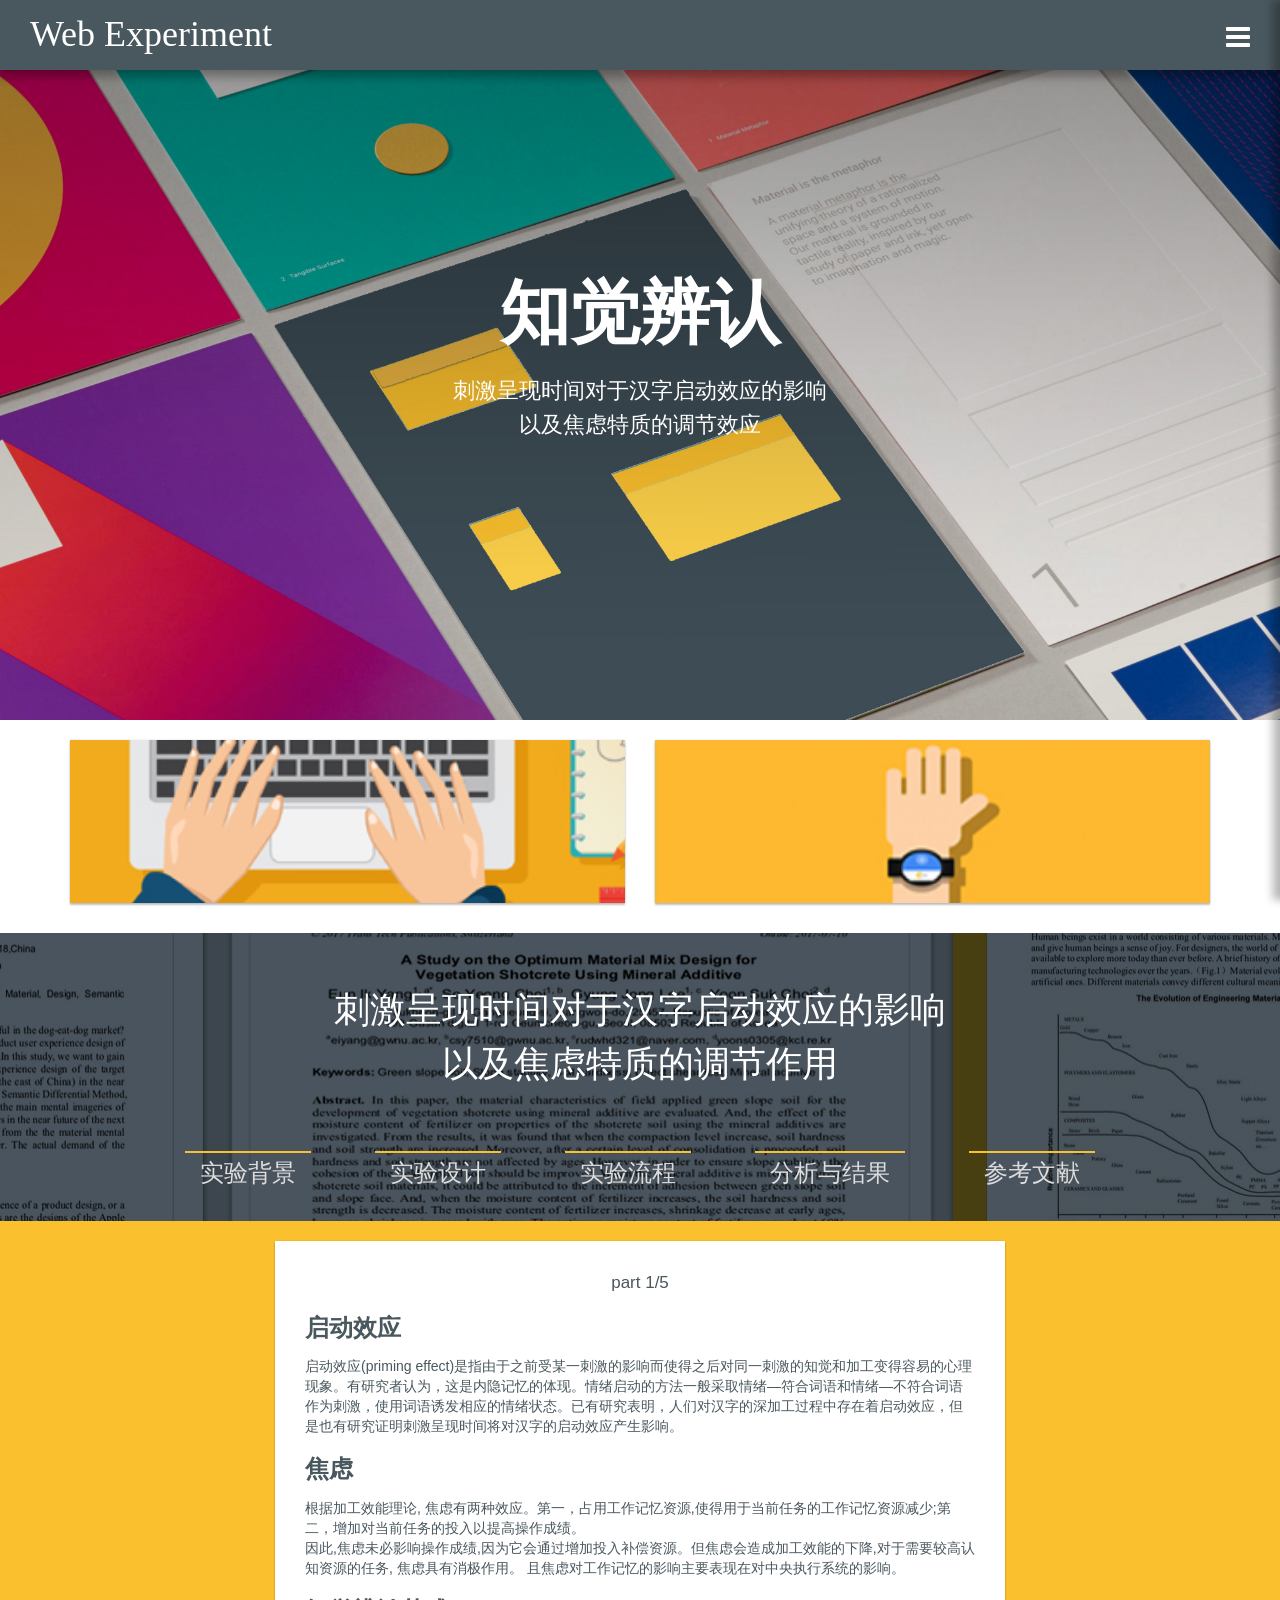
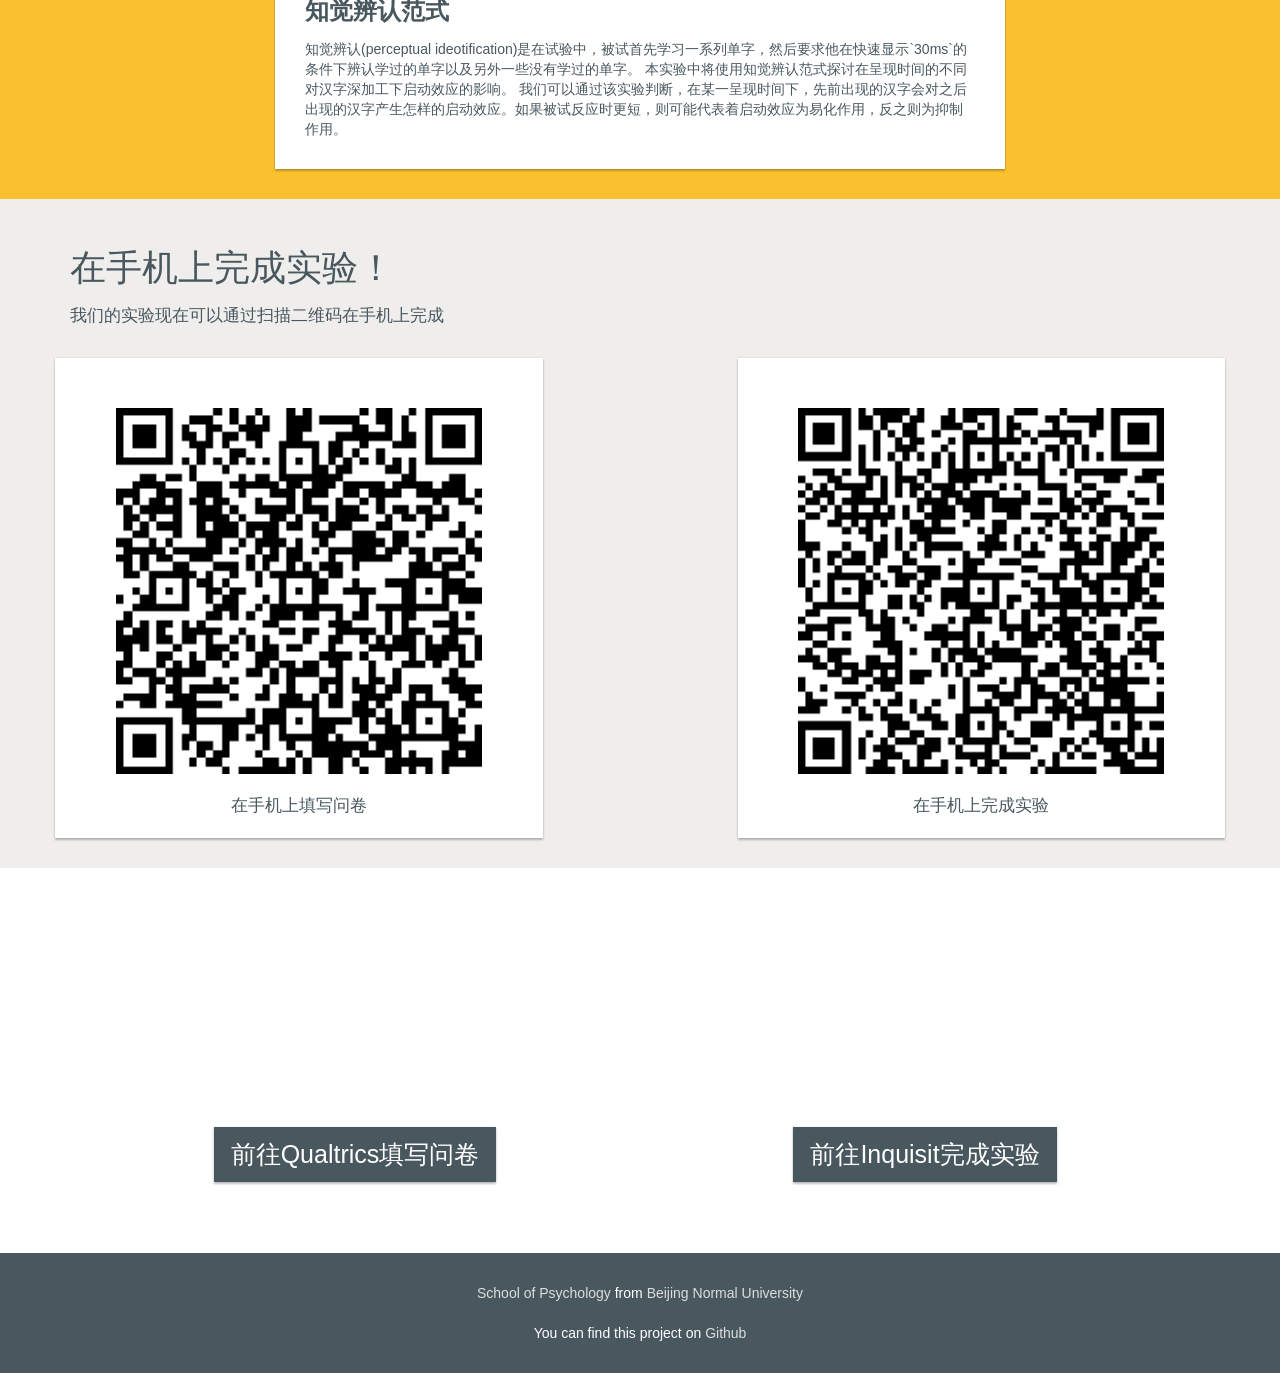
==== G238-1/知觉辨认/知觉辨认.html @ 014b6be3 "Rename index1.2.html to 知觉辨认.html" ====
<!DOCTYPE html>
<!--[if IE 7 ]><html class="ie ie7 lte9 lte8 lte7" lang="en-US"><![endif]-->
<!--[if IE 8]><html class="ie ie8 lte9 lte8" lang="en-US">	<![endif]-->
<!--[if IE 9]><html class="ie ie9 lte9" lang="en-US"><![endif]-->
<!--[if (gt IE 9)|!(IE)]><!-->
<html class="noIE" lang="en-US">
<!--<![endif]-->
	<head>
		<title>知觉辨认实验</title>

		<!-- meta -->
		<meta http-equiv="X-UA-Compatible" content="IE=edge">
		<meta http-equiv="Content-Type" content="text/html; charset=UTF-8"/>
		<meta name="viewport" content="width=device-width, initial-scale = 1.0, maximum-scale=1.0, user-scalable=no"/>

		<!-- css -->
		<link rel="stylesheet" href="assets/css/bootstrap.min.css">
		<link rel="stylesheet" href="assets/css/font-awesome.min.css">
		<link rel="stylesheet" href="assets/css/style.css" media="screen"/>
		<link rel="stylesheet" href="assets/css/fontSY.css">

		<!-- HTML5 shim and Respond.js IE8 support of HTML5 elements and media queries -->
		<!--[if lt IE 9]>
			<script src="assets/js/html5shiv.js"></script>
			<script src="assets/js/respond.js"></script>
		<![endif]-->

		<!--[if IE 8]>
	    	<script src="assets/js/selectivizr.js"></script>
	    <![endif]-->
	</head>

	<body>
		<div id="drawer-right">
			<div class="cross text-right">
				<a class="toggleDrawer" href="#"><i class="fa fa-times-circle fa-2x"></i></a>
			</div>
			<h2>为您导航</h2>
			<nav>
				<ul class="nav nav-pills nav-stacked">
					<li>
						<a href="#wrapper"><i class="fa fa-home"></i> 回到顶部</a>
					</li>
					<li>
						<a href="#services"><i class="fa fa-tasks"></i> 研究的详细信息</a>
					</li>
					<li>
						<a href="#blog"><i class="fa fa-qrcode"></i> 扫描二维码</a>
					</li>
					<li>
						<a href="#parallax"><i class="fa fa-keyboard-o"></i> 进入实验</a>
					</li>
					<li>
						<a href="#testimonials"><i class="fa fa-github-square"></i> 跳转到底部</a>
					</li>
				</ul>
			</nav>

		</div><!-- #drawer-right -->

		<div id="wrapper">

			<div id="header" class="content-block header-wrapper">
				<div class="header-wrapper-inner">
					<section class="top clearfix solid">
						<div class="pull-left">
							<h1><a class="logo" href="index.html">Web Experiment</a></h1>
						</div>
						<div class="pull-right">
							<a class="toggleDrawer" href="#"><i class="fa fa-bars fa-2x"></i></a>
						</div>
					</section>
					<section class="center">
						<div class="slogan">
							知觉辨认
						</div>
						<div class="secondary-slogan">
							刺激呈现时间对于汉字启动效应的影响
							<br />
							以及焦虑特质的调节效应
						</div>
					</section>
				</div>
			</div><!-- header -->


			<div class="content-block">
				<div class="container">
					<section class="block-body">
						<div class="row">
							<div class="col-sm-6">
								<a href="#parallax" class="recent-work" style="background-image:url(assets/images/startexp.jpg)">
									<span class="btn btn-o-white" style="font-size:20px">开始实验</span>
								</a>
							</div>
						<!--div class="col-sm-2">
						</div-->
							<div class="col-sm-6">
								<a href="#services" class="recent-work" style="background-image:url(assets/images/knowmore.jpg)">
									<span class="btn btn-o-white" style="font-size:20px">了解更多</span>
								</a>
							</div>
						</div>
					</section>
				</div>
			</div><!-- #portfolio -->

			<div class="content-block parallax" id="services" style="padding-bottom: 0">
				<div class="container text-center">
					<div class="col-xs12">
						<h1 align="center" style="line-height:1.5em">
							刺激呈现时间对于汉字启动效应的影响
							<br />
							以及焦虑特质的调节作用
						</h1>

							<p class="suofang"></p>
						<div class="portfolio-filter">
							<ul class="text-center" style="padding-left: 40px;padding-right: 40px;">
							  <li id="yi"><a href="javascript:void(0)" class="filter">实验背景</a></li>
								<li id="er"><a href="javascript:void(0)" class="filter">实验设计</a></li>
								<li id="san"><a href="javascript:void(0)" class="filter">实验流程</a></li>
								<li id="si"><a href="javascript:void(0)" class="filter">分析与结果</a></li>
								<li id="wu"><a href="javascript:void(0)" class="filter">参考文献</a></li>
							</ul>
						</div>

					</div>
				</div>
			</div>
			<div class="content-block" style="background-color:#FBC02D">
				<div class="container xiakongbai30">
					<section class="block-body">
							<div class="col-md-8 col-md-offset-2">
								<div class="shadowfordiv" style="overflow-x: hidden;position:relative;width: 100%;">
								<div style="position:relative;width :500%;">
									<div id="zzz" class="paiqilai" style="width:0"></div>
									<div id="n1" class="paiqilai wenbenkuang" style="width:20%">
									<p style="text-align:center;margin:0px;font-weight:500">
										part 1/5
									</p>	</br>
										<h3 style="font-weight:800">启动效应</h3>
										启动效应(priming effect)是指由于之前受某一刺激的影响而使得之后对同一刺激的知觉和加工变得容易的心理现象。有研究者认为，这是内隐记忆的体现。情绪启动的方法一般采取情绪—符合词语和情绪—不符合词语作为刺激，使用词语诱发相应的情绪状态。已有研究表明，人们对汉字的深加工过程中存在着启动效应，但是也有研究证明刺激呈现时间将对汉字的启动效应产生影响。
										</br></br>
										<h3 style="font-weight:800">焦虑</h3>
										根据加工效能理论, 焦虑有两种效应。第一，占用工作记忆资源,使得用于当前任务的工作记忆资源减少;第二，增加对当前任务的投入以提高操作成绩。
										</br>因此,焦虑未必影响操作成绩,因为它会通过增加投入补偿资源。但焦虑会造成加工效能的下降,对于需要较高认知资源的任务, 焦虑具有消极作用。 且焦虑对工作记忆的影响主要表现在对中央执行系统的影响。
										</br></br>
										<h3 style="font-weight:800">知觉辨认范式</h3>
										知觉辨认(perceptual ideotification)是在试验中，被试首先学习一系列单字，然后要求他在快速显示`30ms`的条件下辨认学过的单字以及另外一些没有学过的单字。
										本实验中将使用知觉辨认范式探讨在呈现时间的不同对汉字深加工下启动效应的影响。
										我们可以通过该实验判断，在某一呈现时间下，先前出现的汉字会对之后出现的汉字产生怎样的启动效应。如果被试反应时更短，则可能代表着启动效应为易化作用，反之则为抑制作用。
									</div>
									<div  id="n2" class="paiqilai wenbenkuang" style="width:20%">
									<p style="text-align:center;margin:0px;font-weight:500">
										part 2/5
									</p></br>
										<h3 style="font-weight:800">实验目的</h3>
										本实验旨在使用知觉辨认范式测量不同呈现时间对汉字深加工下启动效应的影响，同时探究焦虑在时间和启动方向之间的调节作用。</br></br>
										<h3 style="font-weight:800">变量</h3>
										自变量：时间，焦虑程度
										</br>因变量：击中率和虚惊率以及反应时
										</br></br><h3 style="font-weight:800">被试</h3>
										30个女性和30个男性，均为大学学生，平均年 龄22岁。将其随机分为A，B，C三组，每组包括10名 男生和10名女生。
										</br></br><h3 style="font-weight:800">实验材料</h3>
										本实验以汉字为材料。汉字随机采自《现代汉语常用字表》。选取五划字和六划字各50个，在五划字中，一半是目标字，一半是非目标字，对于六划字也同样。

									</div>
									<div  id="n3" class="paiqilai wenbenkuang" style="width:20%">
									<p style="text-align:center;margin:0px;font-weight:500">
										part 3/5
									</p></br>
										<h3 style="font-weight:800">实验一</h3>
										以成对的方式呈现随机相同笔画的目标字和非目标字，目标字一半在左，一半在右，排除空间位置误差。对三组被试分别进行呈现时间为250ms，500ms，750ms的学习过程。
										</br>1. 阅读指导语，明确接下来的任务
										</br>2. 同时出现目标字和非目标字
										</br>3. 空屏250ms
										</br>指导语：接下来，屏幕中央会呈现两个汉字，其中一个汉字下面标有“*”的目标字，你要尽力记住所有目标字，每一组汉字呈现之间，有短暂的停顿时间。
										</br></br><h3 style="font-weight:800">实验二</h3>
										分别对三组被试进行焦虑特质前测，随后进行判断任务测试。屏幕中央，会随机呈现实验一中的50对汉字中，随机选取50个字目标字与非目标字各一半，呈现方式为快速呈现30ms。要求被试判断该字是否为目标字，要求被试快而准确地判断。记录下反应时和正确与否。
										</br>1. 阅读指导语，明确接下来的任务
										</br>2. 随机出现目标字和非目标字
										</br>3. 按键判断是否为目标字
										</br>4. 空屏250ms
										</br>指导语：接下来，屏幕正中央会依次呈现单个汉字，你需要尽可能快而准确的判断这个字是目标字还是非目标字。如果是目标字，按下“F”键，如果不是，按下“J”键。每一个汉字呈现之间，有短暂的休息时间。

									</div>
									<div  id="n4" class="paiqilai wenbenkuang" style="width:20%;vertical-align:middle">
									<p style="text-align:center;margin:0px;font-weight:500">
										part 4/5
									</p></br>
										<h3 style="font-weight:800">数据处理</h3>
										</br>整理实验数据，并导入统计软件中准备进行下一步处理
										</br></br>比较在每种实验条件下，反应结果的击中率和虚惊率，以及对于目标字和非目标字的平均反应时
										</br></br></br><h3 style="font-weight:800">预期结果</h3>
										</br>如果反应结果击中率显著高于虚惊率，并且对目标字的反应时显著低于非目标字，则该呈现时间条件下，启动效应为易化作用；
										</br></br>如果反应结果击中率显著低于虚惊率，并且对目标字的反应时显著高于非目标字，则该呈现时间条件下，启动效应为抑制作用；
										</br></br>如果产生其他作用，即可认为该呈现时间条件下，启动效应不明显。

									</div>
									<div  id="n5" class="paiqilai wenbenkuang" style="width:20%">
										<p style="text-align:center;margin:0px;font-weight:500">
											part 5/5
										</p></br >
										<h3 style="font-weight:800">参考文献</h3>
									</br>Bargh, J. A., & Chartrand, T. L. (2000). The mind in the middle: A practical guide to priming and automaticity research. H.reis & C.judd Handbook of, 253-285.
									</br></br>Hippel, W. V., Hawkins, C., & Narayan, S. (2010). Personality and perceptual expertise: individual differences in perceptual identification. Psychological Science, 5(6), 401-406.
									</br></br>Kelley, C. M., Jacoby, L. L., & Hollingshead, A. (1989). Direct versus indirect tests of memory for source: judgments of modality. Journal of Experimental Psychology Learning Memory & Cognition, 15(6), 1101.
									</br></br>蔡厚德. (2005). 刺激的知觉辨认难度与大脑两半球间的分布式加工. 心理学报, 37(1), 14-18.
									</br></br>杨治良, & 叶阁蔚. (1995). 汉字内隐记忆的实验研究(Ⅱ):任务分离和反应倾向. 心理学报, 27(1), 1-8.
									</br></br>张厚粲, & 舒华. (1989). 汉字读音中的音似与形似启动效应. 心理学报, 21(3), 62-67.
									</br></br>孙国晓, & 张力为. (2013). 加工效能理论到注意控制理论:焦虑-运动表现的新诠释. 心理科学进展, 21(10), 1851-1864.
									</br>

									</div>

								</div>
							</div>
							</div>


					</section>
				</div>
			</div>

			<div class="content-block" id="blog" style="background-color:#efeeec">
				<div class="container">
					<header class="cleafix">
						<h1 align="left" class="shangkongbai50">在手机上完成实验！</h1>
						<p align="left">我们的实验现在可以通过扫描二维码在手机上完成</p>
					</header>
					<section class="block-body">
						<div class="row shangxiakongbai30">
							<div class="col-sm-5 blog-post">
								<div style="text-align:center">
									<img src="assets/images/qrcode_qua.png">
								</div>

								<p align="center">在手机上填写问卷</p>
							</div>

						<div class="col-sm-2">
						</div>

							<div class="col-sm-5 blog-post">
								<div style="text-align:center">
								<img src="assets/images/qrcode_inq.png" style="">
							</div>
								<p align="center">在手机上完成实验</p>
							</div>
						</div>
					</section>
				</div>
			</div>

			<div class="content-block parallax" id="parallax">
				<div class="container text-center">
					<h1>如果你已经了解有关信息，就可以进入实验了</h1>
					<div class="col-sm-6">
						<p>
							如果你还未填写问卷，请务必先填写Qualtrics问卷后再进行Inquisit实验，如果你已经填写了问卷，请直接前往Inquisit完成实验
						</p>
					</div>
					<div class="row"></div>

					<div class="col-sm-6">
					<div id="buttontext">
						<a href="https://bnupsych.asia.qualtrics.com/jfe/form/SV_5vcdq98Vh1hlwJT" target="_blank" class="btn btn-o btn-lg" style="font-size:25px;">前往Qualtrics填写问卷</a>
					</div>
					</div>

					<div class="col-sm-6">
					<div id="buttontext">
						<a href="http://research.millisecond.com/weicong1203/perceptual_identification.web" target="_blank" class="btn btn-o btn-lg" style="font-size:25px;">前往Inquisit完成实验</a>
					</div>
					</div>
				</div>
			</div>

			<div class="content-block" id="footer">
				<div class="container shangxiakongbai30">
					<div class="row">
						<div class="col-xs-12 text-center"><a href="http://psych.bnu.edu.cn/tabid/19/default.aspx" title="心理学部" target="_blank">School of Psychology</a> from <a href="http://www.bnu.edu.cn/" target="_blank" title="北京师范大学">Beijing Normal University</a>
					</div>
				</div>
				<div class="row">
				</br>
					<div class="col-xs-12 text-center">You can find this project on <a href="https://github.com/dzy199806/G238-1" title="Github" target="_blank">Github</a>
					</div>
				</div>
			</div><!-- #footer -->


		</div><!--/#wrapper-->




		<script src="assets/js/jquery-2.1.3.min.js"></script>
		<script src="assets/js/jquery-migrate-1.2.1.min.js"></script>
		<script src="assets/js/bootstrap.min.js"></script>
		<script src="assets/js/jquery.actual.min.js"></script>
		<script src="assets/js/jquery.scrollTo.min.js"></script>
		<script src="assets/js/script.js"></script>
		<script src="assets/js/weishenmeyaozijixie.js"></script>

	</body>
</html>
---- G238-1/知觉辨认/assets/css/style.css ----
/**
* Table of Contents:
*
* 01.0 - Global
* 02.0 - Header
* 03.0 - Drawer with menu
* 04.0 - Parallax styles
* 05.0 - Recent works
* 06.0 - Services
* 07.0 - Blog
* 08.0 - Testimonials
* 09.0 - Contact
* 10.0 - Footer
* 11.0 - Responsive styles
* -----------------------------------------------------------------------------
*/
.wenbenkuang{
	font-size: 14px;
	color: #49575e;
	font-weight: 300;
	background-color: #fff;
	padding: 30px;

}
.paiqilai{
	float:left;
	display: block;
}
.shadowfordiv{
background-color: white;
box-shadow: 0px 0px 2px 0px rgba(0,0,0,0.12), 0px 2px 2px 0px rgba(0,0,0,0.24);


}

/**wai bu ban yun */

.nav-arrows span {
	position: absolute;
	z-index: 2000;
	left: 48.5%;
	width: 50px;
	height: 50px;
	border: 8px solid #ddd;
	border: 8px solid rgba(256,256,256,0.3);
	text-indent: -999999px;
	margin-top: -50px;
	border-left: none;
	border-top: none;
	cursor: pointer;

	-webkit-transform: rotate(45deg);
	-moz-transform: rotate(45deg);
	-o-transform: rotate(45deg);
	-ms-transform: rotate(45deg);
	transform: rotate(45deg);
}

.nav-arrows span:hover {
	border-color: rgba(256,256,256,0.9);
}

/* /////////////////////////////////////////////////////////////////////
//  01 - Global
/////////////////////////////////////////////////////////////////////*/

* {outline: none !important;}

::selection {
	background-color: #49575e;
	color: #fff;
}

html {
	-webkit-font-smoothing: antialiased;
	text-rendering: optimizeLegibility;
	-webkit-text-size-adjust: none;
	-ms-text-size-adjust: none;
	overflow-y: scroll;
}

body {
	color: #49575e;
	background: #ffffff;
}

p {
	font-size: 17px;
	margin: 0 0 20px 0;	}

img {max-width: 100%;}

a {
	text-decoration: none;
	outline: none;
}

a{
	color: #ddd;
	-o-transition: all .4s;
	-ms-transition: all .4s;
	-moz-transition: all .4s;
	-webkit-transition: all .4s;
	transition: all .4s;
}




h1, h2, h3, h4, h5, h6{
	margin: 0 0 15px 0;
	color: #49575e;
	font-family: 'Alegreya Sans';
}

.btn{border-radius: 0;}
.btn-o {
	background: #49575e;
	color: white;
		box-shadow: 0px 0px 2px 0px rgba(0,0,0,0.12), 0px 2px 2px 0px rgba(0,0,0,0.24);
}
.btn-o:hover {
    background: #49575e;
    color: white;
		box-shadow:0px 0px 8px 0px rgba(0,0,0,0.12),0px 8px 8px 0px rgba(0,0,0,0.24);
}
.btn.btn-o-white {
    border: 1px solid white;
    color: white;
    background: transparent;
}
.btn.btn-o-white:hover {
    background: white;
    color: #49575e;
}
.copyrights{
	text-indent:-9999px;
	height:0;
	line-height:0;
	font-size:0;
	overflow:hidden;
}
.suofang{
	width:80%;
	margin: 0 auto;
}
.shangkongbai70{
	margin-top: 70px;
}
.shangkongbai50{
	margin-top: 50px;
}
.shangxiakongbai30{
	margin-top: 30px;
	margin-bottom: 30px;
}
.shangxiakongbai70{
	margin-top: 70px;
	margin-bottom: 70px;
}
.xiakongbai30{
	margin-bottom: 30px;
}

	/*////////////////////////////////////////////////////////////////////////
//  02 - Header
///////////////////////////////////////////////////////////////////////*/

#header {
	position: relative;
	padding: 0 !important;
}

#header.header-wrapper {
	background: url(../images/header-bg2.jpg) no-repeat center center;
	background-size: cover;
	display: table;
	height: 80vh;
	width: 100%;
	position: relative;
	z-index: 1;
	overflow-x: hidden;
}

@media screen and (max-width: 767px) and (orientation: landscape) {
    #header.header-wrapper {
		height: auto;
		min-height: 100vh;
		padding: 0px;
	}
}

#header.header-wrapper .header-wrapper-inner {
    display: table-cell;
    text-align: center;
    vertical-align: middle;
}

#header .top {
	position:fixed;
	top:0;
	width: 100%;
	padding: 30px;
	height: auto;
	z-index: 500;
	-o-transition: all .5s;
	-ms-transition: all .5s;
	-moz-transition: all .5s;
	-webkit-transition: all .5s;
	transition: all .5s;
}

#header .top.solid {
    background: #49575E;
    padding-top: 15px;
    padding-bottom: 15px;
		box-shadow: 0 0 8px rgba(0,0,0,0.12), 0 8px 8px rgba(0,0,0,0.24);
}

#header .top h1{
	margin-bottom: 0;
}
#header .top.solid .toggleDrawer i {
    padding-top: 8px;
}

#header .logo, #header .toggleDrawer{
	font-family: 'Alegreya SC';
	color: white;
}

#header .slogan{
	font-size: 5em;
	font-weight: 800;
	margin-bottom: 25px;
	line-height: 1em;
	font-family: 'Nixie One';
	color: white;
}

#header .secondary-slogan{
	font-size: 1.6em;
	color: white;
	line-height: 1.5em;
	font-family: 'Alegreya SC';
}

#header .bottom {
    bottom: 10%;
	display: block;
	position: absolute;
	width: 100%;
	z-index: 3;
}
#header .bottom a img {
    width: 50px;
}
#header .bottom a {
    opacity: 0.7;
}
#header .bottom a:hover {
    opacity: 1;
}


/*////////////////////////////////////////////////////////////////////////
//  03 - Drawer with menu
///////////////////////////////////////////////////////////////////////*/

#drawer-right {
    position: fixed;
    right: 0;
    top: 0;
    bottom: 0;
    margin-right: -300px;
    background: #49575e;
    width: 300px;
    padding: 20px;
    z-index: 999;
		box-shadow: 0 0 8px rgba(0,0,0,0.12), -8px 0 8px rgba(0,0,0,0.24);
}

#drawer-right h1, #drawer-right h2{color: white;}

#drawer-right .nav-pills>li>a {
	font-size: 18px;
	border-radius: 0;
}

#drawer-right .social{margin-top: 30px}
#drawer-right .social ul {
    list-style: none;
    padding-left: 20px;
}
#drawer-right .social ul > li {
    display: inline-block;
}
#drawer-right .social ul > li > a:hover{
	color: white;
}

#buttontext {
    height: 100px;
    line-height: 100px;}


/*////////////////////////////////////////////////////////////////////////
//  04 - Parallax styles
///////////////////////////////////////////////////////////////////////*/

.content-block{
	background:transparent no-repeat center center fixed;
	-webkit-background-size:100%;
	-moz-background-size:100%;
	-o-background-size:100%;
	background-size:100%;
	background-size:cover;
	-webkit-background-size:cover;
	-moz-background-size:cover;
	-o-background-size:cover;
	overflow:hidden;
}
.parallax{
	padding: 50px 0;
}

.block-body {
	margin-top: 20px;
}

#services {
	background-image: url(../images/paper.jpg);
	color: white;
}
#parallax {
	background-image: url(../images/yellow_bgimg2.jpg);
	color: white;
}
#contact {
	background-image: url(../images/newsletter-bg.png);
	color: white;
	background-color: #405162;
}
#parallax h1{
	margin-bottom: 30px;
	margin-top: 30px;
	color: white;
	text-align: left;
}
#parallax p{
text-align: left;
margin-top: 17px
}




/*////////////////////////////////////////////////////////////////////////
//  05 - Recent works
///////////////////////////////////////////////////////////////////////*/

.recent-work {
    width: 100%;
    background: #ffffff;
    display: table;
    text-align: center;
    vertical-align: middle;
    padding-top: 12.5%;
		padding-bottom: 12.5%;
    background-size: 100%;
    background-repeat: no-repeat;
    background-position: center;
    position: relative;
    margin-bottom: 30px;
		box-shadow: 0px 0px 2px 0px rgba(0,0,0,0.12), 0px 2px 2px 0px rgba(0,0,0,0.24);
}

.recent-work span{
	margin-top: -18px;
	opacity: 0;
	position: relative;
	z-index: 1;
}
.recent-work:before {
    background: rgba(2, 56, 58, 0.7);
    height: 100%;
    width: 100%;
    position: absolute;
    left: 0;
    top: 0;
    content: '';
    opacity: 0;
    -o-transition: all .2s;
	-ms-transition: all .2s;
	-moz-transition: all .2s;
	-webkit-transition: all .2s;
	transition: all .2s;
}
.recent-work:hover {
    background-size: 200%;
    background-position: center;
		box-shadow:0px 0px 8px 0px rgba(0,0,0,0.12),0px 8px 8px 0px rgba(0,0,0,0.24)
}
.recent-work:hover:before, .recent-work:hover span {
    opacity: 1;
}





/*////////////////////////////////////////////////////////////////////////
//  06 - Services
///////////////////////////////////////////////////////////////////////*/

#services h1, #services h2{
	color: white;
}
.service i {
    font-size: 60px;
}
.service {
    padding: 0 25px;
}




/*////////////////////////////////////////////////////////////////////////
//  07 - Blog
///////////////////////////////////////////////////////////////////////*/


#blog .blog-post img {
		width: 75%;
    margin-bottom: 20px;
		margin-top: 50px;
}
#blog .date {
    margin-bottom: 15px;
    font-style: italic;
}


/*////////////////////////////////////////////////////////////////////////
//  08 - Testimonials
///////////////////////////////////////////////////////////////////////*/


#testimonials{
	text-align: center;
}
#testimonials .testimonial > img {
    border-radius: 100%;
    margin-bottom: 15px;
}
#testimonials .testimonial {
	padding: 25px;
}


/*////////////////////////////////////////////////////////////////////////
//  09 - Contact
///////////////////////////////////////////////////////////////////////*/


#contact{
	color: white;
}
#contact h1{color: white}

.form-control-white {
    background: transparent;
    color: white;
}

.form-control-white::-webkit-input-placeholder { /* WebKit browsers */
    color:    white;
}
.form-control-white:-moz-placeholder { /* Mozilla Firefox 4 to 18 */
    color:    white;
    opacity:  1;
}
.form-control-white::-moz-placeholder { /* Mozilla Firefox 19+ */
    color:    white;
    opacity:  1;
}
.form-control-white:-ms-input-placeholder { /* Internet Explorer 10+ */
    color:    white;
}


/*////////////////////////////////////////////////////////////////////////
//  10 - Footer
///////////////////////////////////////////////////////////////////////*/


#footer{ background: #49575e; color: white;}



/*////////////////////////////////////////////////////////////////////////
//  11 - Responsive styles
///////////////////////////////////////////////////////////////////////*/


@media (max-width: 767px){
	#header .slogan {
		font-size: 2.8em;
	}

	#header .secondary-slogan {
		font-size: 1.2em;
	}

	#header .bottom {
		bottom: 13%;
	}

	.blog-post {
		margin-bottom: 40px;
		box-shadow: 0px 0px 2px 0px rgba(0,0,0,0.12), 0px 2px 2px 0px rgba(0,0,0,0.24);

	}

	.recent-work {
		background-position: center;
	}

	.recent-work:before {
		opacity: 1;
	}

	.recent-work span {
		opacity: 1;
	}
}

.portfolio-filter {
    margin-top: 50px;
    margin-bottom: 15px;
}

.portfolio-filter ul li {
    display: inline;
}

.portfolio-filter ul li a {
	display: inline-block;
	font-size: 24px;
	margin: 10px 30px;
	padding: 5px 15px;
	position: relative;
}

.portfolio-filter ul li a::before {
	position: absolute;
	top: 0;
	left: 0;
	width: 100%;
	height: 2px;
	background: #FBC02D;
	content: '';

	-webkit-transition: top 0.3s;
	   -moz-transition: top 0.3s;
		 -o-transition: top 0.3s;
			transition: top 0.3s;
}

.portfolio-filter ul li a::after {
	position: absolute;
	top: 0;
	left: 0;
	width: 2px;
	height: 2px;
	background:#FBC02D;
	content: '';

	-webkit-transition: height 0.3s;
	   -moz-transition: height 0.3s;
		 -o-transition: height 0.3s;
			transition: height 0.3s;
}

.portfolio-filter ul li a:hover::before {
	top: 100%;
	opacity: 1;
}

.portfolio-filter ul li a:hover::after {
	height: 100%;
}

@media (max-width: 480px) {
	#drawer-right {
		padding: 10px 20px;
	}

	#drawer-right .nav-pills>li>a {
		font-size: 17px;
	}

	.nav-stacked>li+li {
		margin-top: 0;
	}

	.nav>li>a {
		padding: 8px 15px;
	}

	#drawer-right .social {
		margin-top: 5px;
	}

	#header {
		background-size: cover;
	}
}
---- G238-1/知觉辨认/assets/css/fontSY.css ----
@charset "UTF-8";

@font-face {
  font-family: "SourceHanSansCN-Regular";
  src: url("../fonts/SourceHanSansCN-Regular.woff2") format("woff2"),
       url("../fonts/SourceHanSansCN-Regular.woff") format("woff"),
       url("../fonts/SourceHanSansCN-Regular.ttf") format("truetype"),
       url("../fonts/SourceHanSansCN-Regular.eot") format("embedded-opentype"),
       url("../fonts/SourceHanSansCN-Regular.svg") format("svg");
  font-weight: normal;
  font-style: normal;
}
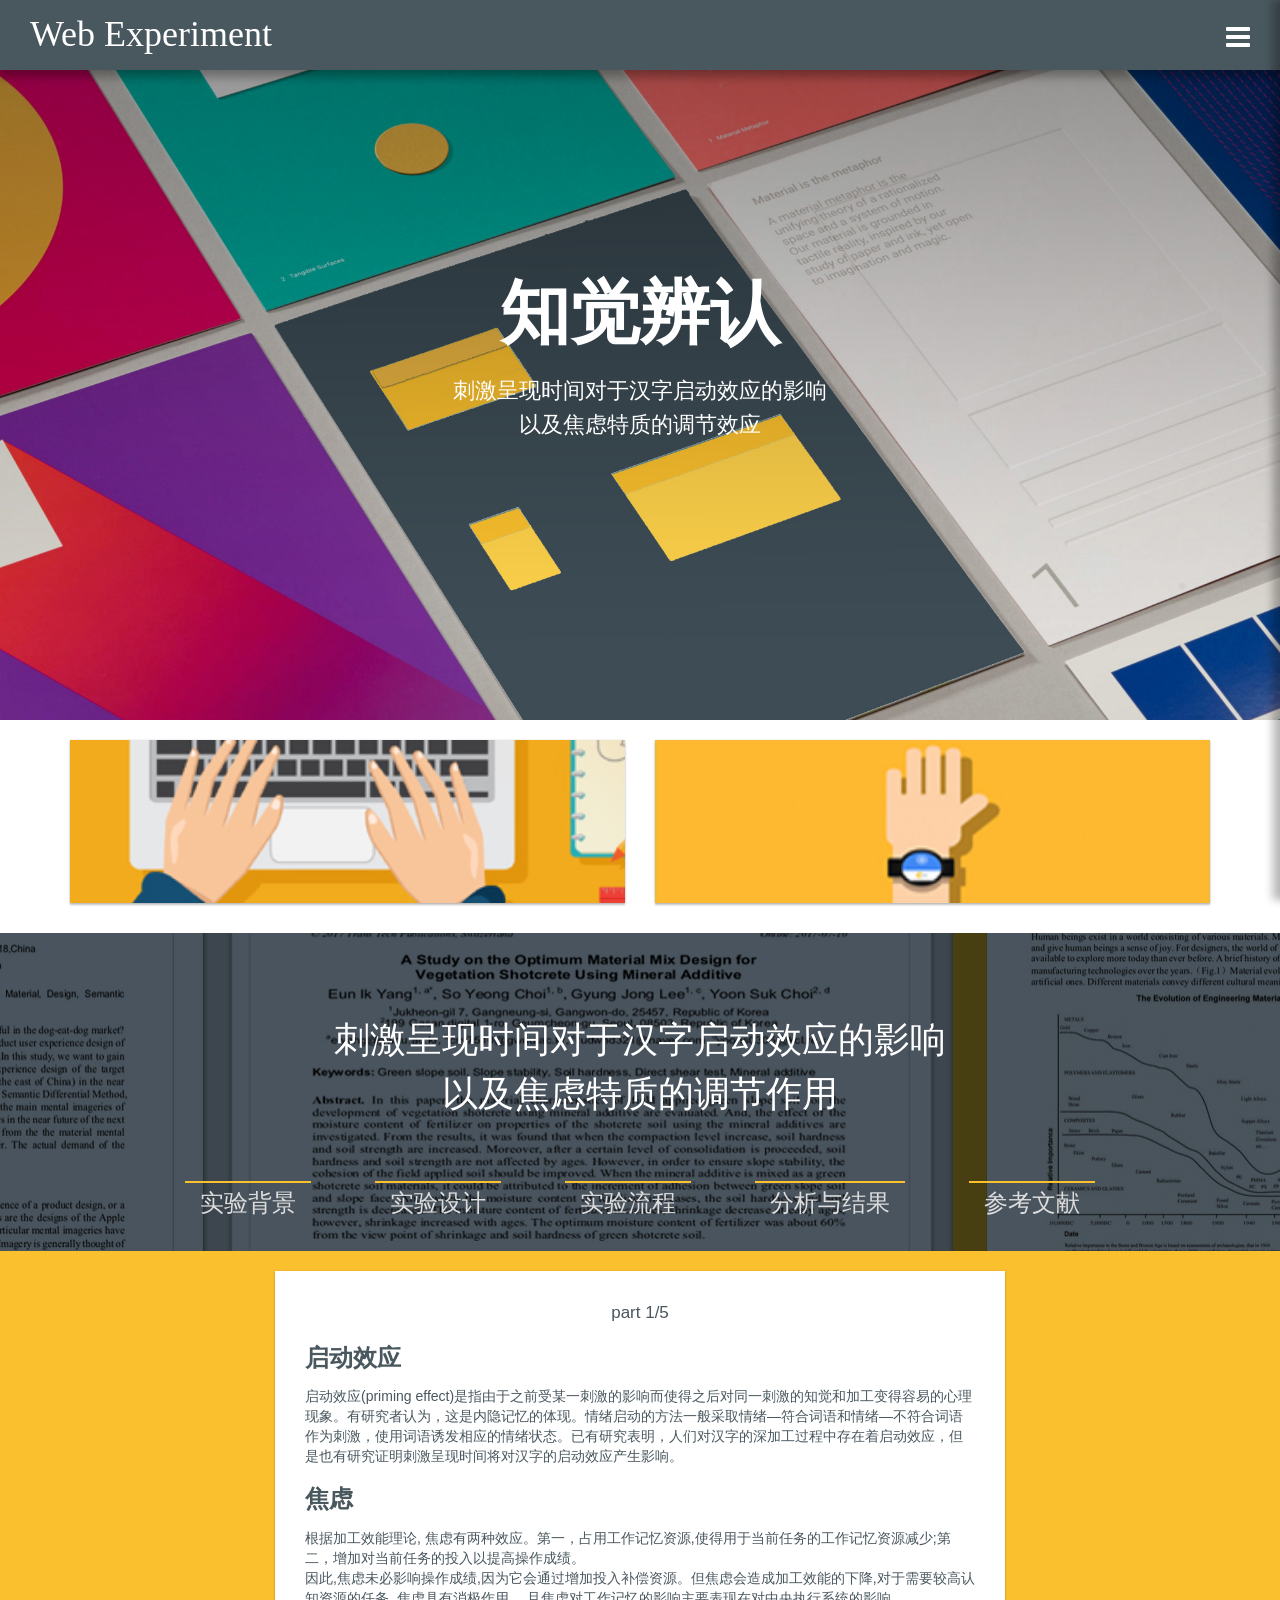
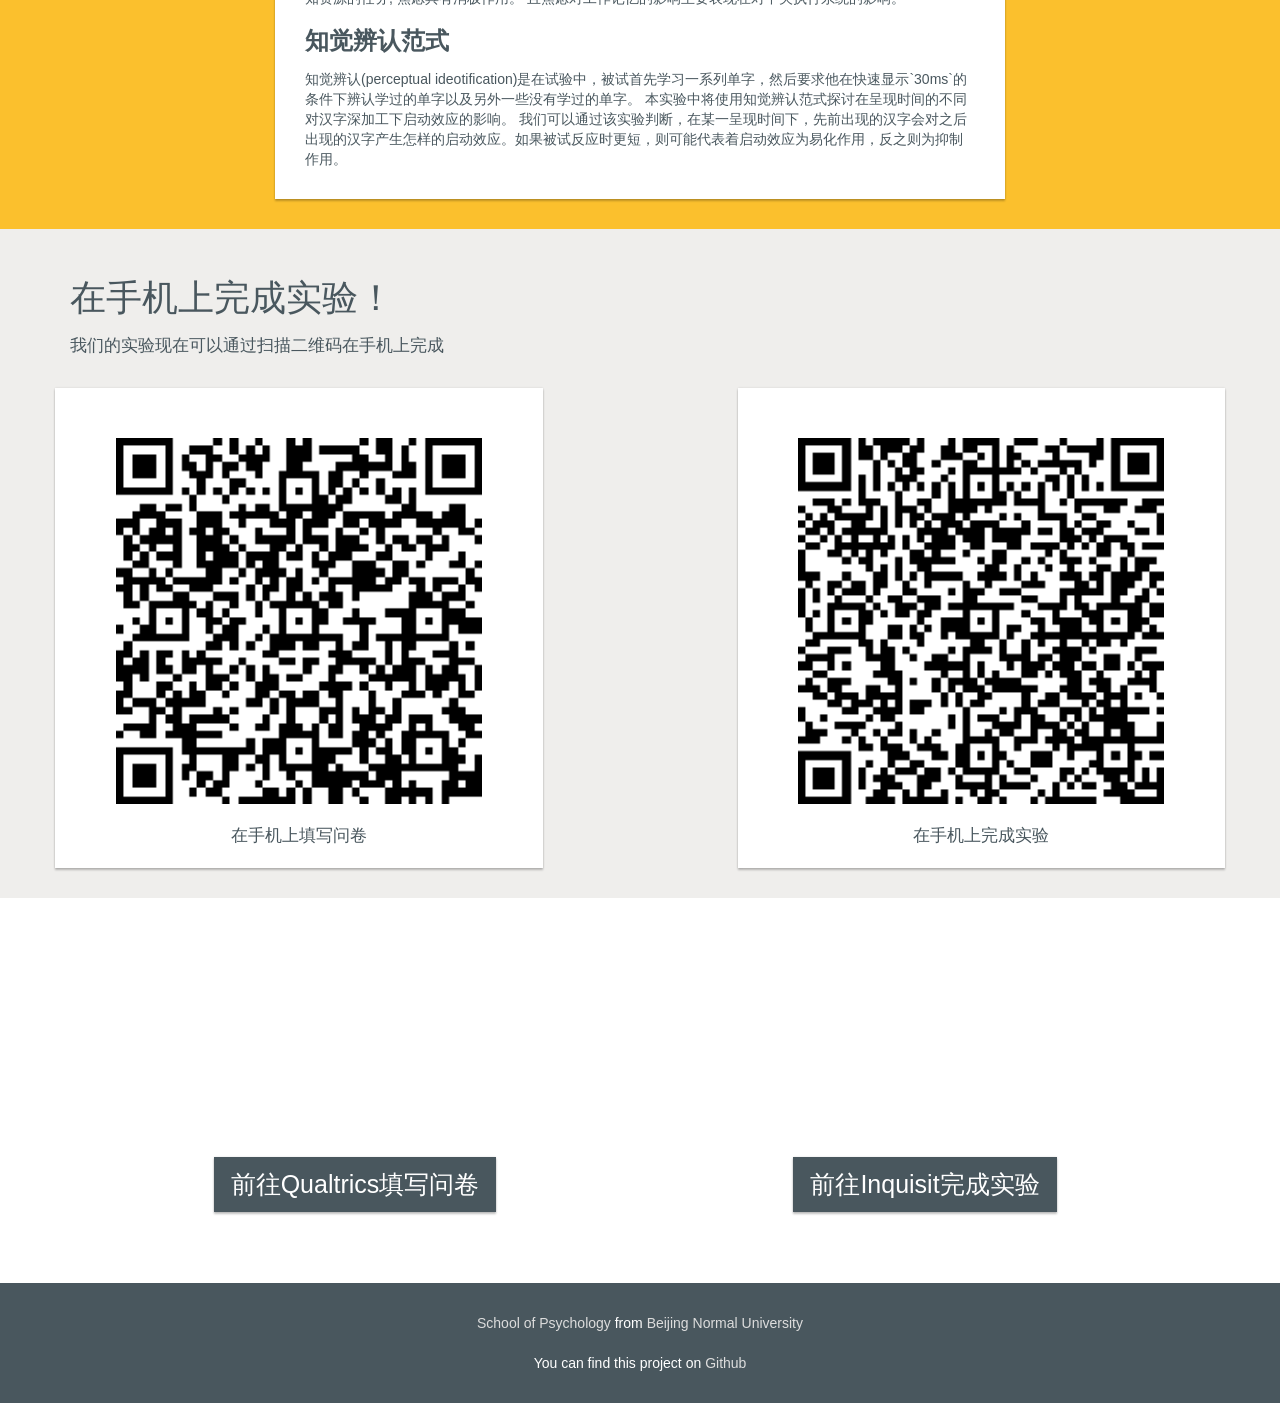
==== commit 370e7c84: "微调" ====
--- a/G238-1/知觉辨认/知觉辨认.html
+++ b/G238-1/知觉辨认/知觉辨认.html
@@ -106,7 +106,7 @@
 			</div><!-- #portfolio -->
 
 			<div class="content-block parallax" id="services" style="padding-bottom: 0">
-				<div class="container text-center">
+				<div class="container text-center shangkongbai30">
 					<div class="col-xs12">
 						<h1 align="center" style="line-height:1.5em">
 							刺激呈现时间对于汉字启动效应的影响
--- a/G238-1/知觉辨认/assets/css/style.css
+++ b/G238-1/知觉辨认/assets/css/style.css
@@ -151,6 +151,9 @@
 .shangkongbai50{
 	margin-top: 50px;
 }
+.shangkongbai30{
+	margin-top: 30px;
+}
 .shangxiakongbai30{
 	margin-top: 30px;
 	margin-bottom: 30px;
